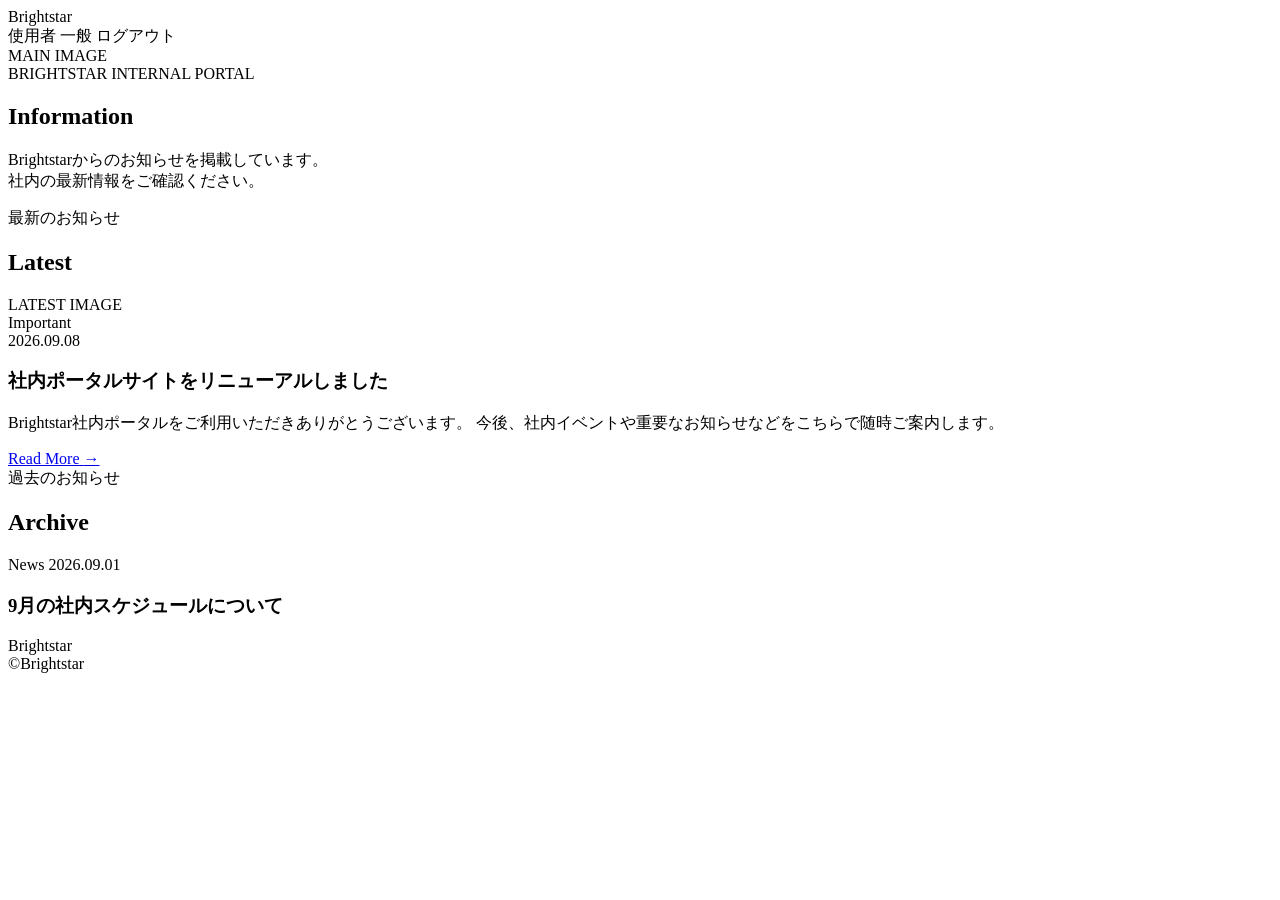
==== src/main/resources/templates/brightStaroshirase.html @ 2d20abe4 "Update project: Add portalHome" ====
<!DOCTYPE html>
<html lang="zh-TW" xmlns:th="http://www.thymeleaf.org">

<head>
  <meta charset="UTF-8">
  <meta name="viewport" content="width=device-width, initial-scale=1.0">
  <title>Brightstar - 公告首頁</title>
  <link rel="stylesheet" th:href="@{/css/brightStaroshirase.css}" href="/css/brightStaroshirase.css">
  <script src="https://code.jquery.com/jquery-3.7.1.min.js"></script>
</head>

<body>
  <header class="header">
    <div class="brand">
      <div class="brand-mark"></div>
      <span>Brightstar</span>
    </div>

    <div class="header-right">
      <!-- 顯示使用者名稱 -->
      <span class="user-name" th:text="${session.loginUser != null ? session.loginUser.username : '訪客'}">使用者</span>
      
      <!-- 動態顯示權限標籤 (HR 與 GA 顯示為管理者稱呼，其餘為一般) -->
      <span class="role-badge" id="roleBadge" 
            th:text="${session.loginUser != null && (session.loginUser.role == 'HR' || session.loginUser.role == 'GA') ? (session.loginUser.role == 'HR' ? '人事' : '総務') : '一般'}">一般</span>
      
      <!-- 登出按鈕 -->
      <a th:href="@{/logout}" class="logout-btn">ログアウト</a>
    </div>
  </header>

  <main>
    <section class="hero">
      <div class="hero-image">
        MAIN IMAGE
      </div>

      <div class="hero-copy">
        <div class="hero-kicker">BRIGHTSTAR INTERNAL PORTAL</div>
        <h1 class="hero-title">Information</h1>
        <div class="hero-line"></div>
        <p class="hero-desc">
          Brightstarからのお知らせを掲載しています。<br>
          社内の最新情報をご確認ください。
        </p>
      </div>
    </section>

    <div class="latest-wrap">
      <section class="section">
        <div class="section-head">
          <div class="section-title-wrap">
            <div class="section-jp">最新のお知らせ</div>
            <h2 class="section-title">Latest</h2>
          </div>

          <!-- HR / GA 專用新增與管理按鈕 -->
          <div class="admin-only admin-tools">
            <button class="admin-btn primary">＋ 新規作成</button>
            <button class="admin-btn secondary">お知らせ管理</button>
          </div>
        </div>

        <article class="latest-card">
          <div class="latest-image">
            LATEST IMAGE
          </div>

          <div class="latest-body">
            <span class="notice-label">Important</span>
            <div class="notice-date">2026.09.08</div>
            <h3 class="latest-title">
              社内ポータルサイトをリニューアルしました
            </h3>
            <p class="latest-text">
              Brightstar社内ポータルをご利用いただきありがとうございます。
              今後、社内イベントや重要なお知らせなどをこちらで随時ご案内します。
            </p>

            <a href="#" class="read-more">
              Read More <span></span> →
            </a>

            <!-- HR / GA 專用修改與刪除按鈕 -->
            <div class="admin-only" style="margin-top:24px;">
              <button class="mini-btn">変更</button>
              <button class="mini-btn delete">削除</button>
            </div>
          </div>
        </article>
      </section>
    </div>

    <section class="section">
      <div class="section-head">
        <div class="section-title-wrap">
          <div class="section-jp">過去のお知らせ</div>
          <h2 class="section-title">Archive</h2>
        </div>
      </div>

      <div class="notice-grid">
        <article class="notice-card">
          <div class="notice-icon">
            <div class="icon-circle"></div>
          </div>
          <div class="notice-body">
            <div class="notice-meta">
              <span>News</span>
              <span>2026.09.01</span>
            </div>
            <h3 class="notice-title">9月の社内スケジュールについて</h3>
          </div>
          <div class="admin-only card-admin">
            <button class="mini-btn">変更</button>
            <button class="mini-btn delete">削除</button>
          </div>
        </article>
      </div>
    </section>
  </main>

  <footer class="footer">
    <div class="footer-brand">Brightstar</div>
    <div>©Brightstar</div>
  </footer>

  <!-- 權限判定 JS -->
  <script>
    document.addEventListener("DOMContentLoaded", function () {
      const roleBadge = document.getElementById("roleBadge");
      const adminItems = document.querySelectorAll(".admin-only");

      // 從 localStorage 取得登入時寫入的權限角色
      const userRole = (localStorage.getItem("userRole") || "").toUpperCase();

      // 判斷是否屬於管理者組 (HR 或 GA)
      const isAdminGroup = (userRole === "HR" || userRole === "GA");

      // 根據權限決定增刪改區塊的顯隱
      adminItems.forEach(item => {
        item.style.display = isAdminGroup ? "" : "none";
      });

      // 更新 Badge 顯示名稱
      if (roleBadge) {
        if (userRole === "HR") {
          roleBadge.textContent = "人事";
        } else if (userRole === "GA") {
          roleBadge.textContent = "総務";
        } else {
          roleBadge.textContent = "一般";
        }
      }
    });
  </script>
</body>
</html>
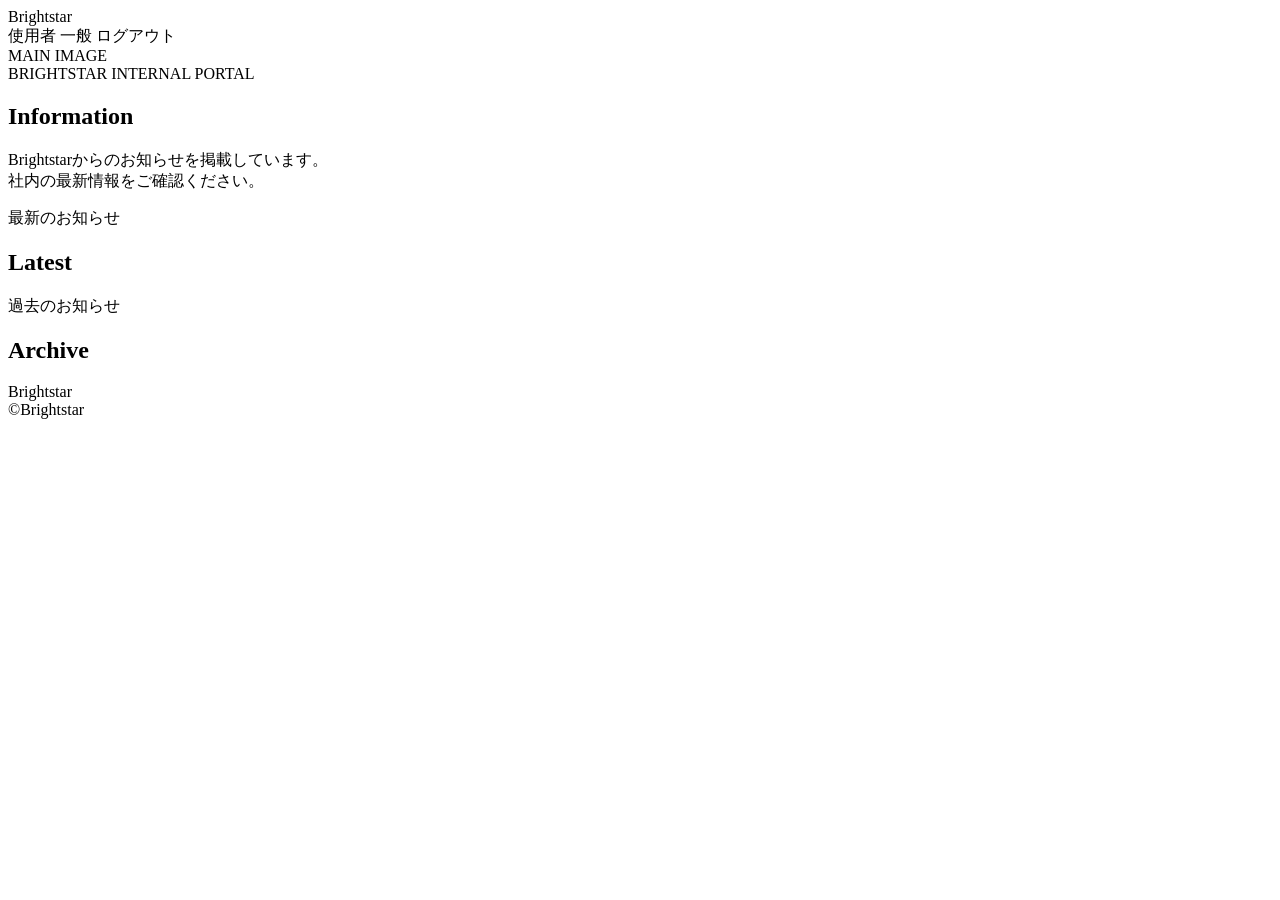
==== commit 870aba6d: "fix: update path and login logic" ====
--- a/src/main/resources/templates/brightStaroshirase.html
+++ b/src/main/resources/templates/brightStaroshirase.html
@@ -17,14 +17,11 @@
     </div>
 
     <div class="header-right">
-      <!-- 顯示使用者名稱 -->
-      <span class="user-name" th:text="${session.loginUser != null ? session.loginUser.username : '訪客'}">使用者</span>
+      <span class="user-name" th:text="${session.loginUser != null ? session.loginUser.username : '使用者'}">使用者</span>
       
-      <!-- 動態顯示權限標籤 (HR 與 GA 顯示為管理者稱呼，其餘為一般) -->
       <span class="role-badge" id="roleBadge" 
             th:text="${session.loginUser != null && (session.loginUser.role == 'HR' || session.loginUser.role == 'GA') ? (session.loginUser.role == 'HR' ? '人事' : '総務') : '一般'}">一般</span>
       
-      <!-- 登出按鈕 -->
       <a th:href="@{/logout}" class="logout-btn">ログアウト</a>
     </div>
   </header>
@@ -46,6 +43,7 @@
       </div>
     </section>
 
+    <!-- 最新のお知らせ區塊 (動態渲染) -->
     <div class="latest-wrap">
       <section class="section">
         <div class="section-head">
@@ -54,43 +52,19 @@
             <h2 class="section-title">Latest</h2>
           </div>
 
-          <!-- HR / GA 專用新增與管理按鈕 -->
-          <div class="admin-only admin-tools">
-            <button class="admin-btn primary">＋ 新規作成</button>
-            <button class="admin-btn secondary">お知らせ管理</button>
+          <!-- HR / GA 專用新增與管理按鈕：點擊連結至獨立表單頁 /brightStaroshirase/form -->
+          <div class="admin-only admin-tools" style="display: none;">
+            <a href="/brightStaroshirase/form" class="admin-btn primary">＋ 新規作成</a>
           </div>
         </div>
 
-        <article class="latest-card">
-          <div class="latest-image">
-            LATEST IMAGE
-          </div>
-
-          <div class="latest-body">
-            <span class="notice-label">Important</span>
-            <div class="notice-date">2026.09.08</div>
-            <h3 class="latest-title">
-              社内ポータルサイトをリニューアルしました
-            </h3>
-            <p class="latest-text">
-              Brightstar社内ポータルをご利用いただきありがとうございます。
-              今後、社内イベントや重要なお知らせなどをこちらで随時ご案内します。
-            </p>
-
-            <a href="#" class="read-more">
-              Read More <span></span> →
-            </a>
-
-            <!-- HR / GA 專用修改與刪除按鈕 -->
-            <div class="admin-only" style="margin-top:24px;">
-              <button class="mini-btn">変更</button>
-              <button class="mini-btn delete">削除</button>
-            </div>
-          </div>
-        </article>
+        <div id="latestNoticeContainer">
+          <!-- JS 動態載入最新公告 -->
+        </div>
       </section>
     </div>
 
+    <!-- 過去のお知らせ區塊 (動態渲染) -->
     <section class="section">
       <div class="section-head">
         <div class="section-title-wrap">
@@ -99,23 +73,8 @@
         </div>
       </div>
 
-      <div class="notice-grid">
-        <article class="notice-card">
-          <div class="notice-icon">
-            <div class="icon-circle"></div>
-          </div>
-          <div class="notice-body">
-            <div class="notice-meta">
-              <span>News</span>
-              <span>2026.09.01</span>
-            </div>
-            <h3 class="notice-title">9月の社内スケジュールについて</h3>
-          </div>
-          <div class="admin-only card-admin">
-            <button class="mini-btn">変更</button>
-            <button class="mini-btn delete">削除</button>
-          </div>
-        </article>
+      <div class="notice-grid" id="archiveNoticeGrid">
+        <!-- JS 動態載入歷史公告 -->
       </div>
     </section>
   </main>
@@ -125,34 +84,112 @@
     <div>©Brightstar</div>
   </footer>
 
-  <!-- 權限判定 JS -->
   <script>
-    document.addEventListener("DOMContentLoaded", function () {
-      const roleBadge = document.getElementById("roleBadge");
-      const adminItems = document.querySelectorAll(".admin-only");
-
-      // 從 localStorage 取得登入時寫入的權限角色
+    $(document).ready(function() {
+      // 1. 權限判斷
       const userRole = (localStorage.getItem("userRole") || "").toUpperCase();
-
-      // 判斷是否屬於管理者組 (HR 或 GA)
       const isAdminGroup = (userRole === "HR" || userRole === "GA");
 
-      // 根據權限決定增刪改區塊的顯隱
-      adminItems.forEach(item => {
+      document.querySelectorAll(".admin-only").forEach(item => {
         item.style.display = isAdminGroup ? "" : "none";
       });
 
-      // 更新 Badge 顯示名稱
+      const roleBadge = document.getElementById("roleBadge");
       if (roleBadge) {
-        if (userRole === "HR") {
-          roleBadge.textContent = "人事";
-        } else if (userRole === "GA") {
-          roleBadge.textContent = "総務";
-        } else {
-          roleBadge.textContent = "一般";
+        if (userRole === "HR") roleBadge.textContent = "人事";
+        else if (userRole === "GA") roleBadge.textContent = "総務";
+        else roleBadge.textContent = "一般";
+      }
+
+      // 2. 載入資料庫公告
+      loadNotices();
+    });
+
+    function loadNotices() {
+      $.ajax({
+        url: '/api/notices',
+        type: 'GET',
+        success: function(data) {
+          const userRole = (localStorage.getItem("userRole") || "").toUpperCase();
+          const isAdminGroup = (userRole === "HR" || userRole === "GA");
+
+          if (!data || data.length === 0) {
+            $('#latestNoticeContainer').html('<p style="color:#666;">目前沒有公告資訊。</p>');
+            $('#archiveNoticeGrid').html('');
+            return;
+          }
+
+          // 假設陣列第一筆是最新，其餘為歷史
+          const latestItem = data[0];
+          const archiveItems = data.slice(1);
+
+          // 渲染 Latest
+          const deleteBtnHtml = isAdminGroup 
+            ? `<button class="mini-btn delete" onclick="deleteNotice(${latestItem.id})">削除</button>` 
+            : '';
+
+          const latestHtml = `
+            <article class="latest-card">
+              <div class="latest-image">LATEST IMAGE</div>
+              <div class="latest-body">
+                <span class="notice-label">${latestItem.category || 'News'}</span>
+                <div class="notice-date">${latestItem.publishDate || ''}</div>
+                <h3 class="latest-title">${latestItem.mainTitle}</h3>
+                ${latestItem.subTitle ? `<p style="color:#666; font-size:13px; margin:0 0 12px;">${latestItem.subTitle}</p>` : ''}
+                <p class="latest-text">${latestItem.content}</p>
+                <a href="#" class="read-more">Read More <span></span> →</a>
+                ${isAdminGroup ? `<div style="margin-top:24px;">${deleteBtnHtml}</div>` : ''}
+              </div>
+            </article>
+          `;
+          $('#latestNoticeContainer').html(latestHtml);
+
+          // 渲染 Archive
+          let archiveHtml = '';
+          archiveItems.forEach(function(item) {
+            const archiveDelBtn = isAdminGroup 
+              ? `<button class="mini-btn delete" onclick="deleteNotice(${item.id})">削除</button>` 
+              : '';
+
+            archiveHtml += `
+              <article class="notice-card">
+                <div class="notice-icon">
+                  <div class="icon-circle">📢</div>
+                </div>
+                <div class="notice-body">
+                  <div class="notice-meta">
+                    <span>${item.category || 'News'}</span>
+                    <span>${item.publishDate || ''}</span>
+                  </div>
+                  <h3 class="notice-title">${item.mainTitle}</h3>
+                </div>
+                ${isAdminGroup ? `<div class="card-admin">${archiveDelBtn}</div>` : ''}
+              </article>
+            `;
+          });
+          $('#archiveNoticeGrid').html(archiveHtml);
+        },
+        error: function(err) {
+          console.error("載入公告失敗:", err);
         }
-      }
-    });
+      });
+    }
+
+    function deleteNotice(id) {
+      if (!confirm('本当にこのお知らせを削除しますか？')) return;
+
+      $.ajax({
+        url: '/api/notices/' + id,
+        type: 'DELETE',
+        success: function() {
+          alert('削除しました。');
+          loadNotices();
+        },
+        error: function() {
+          alert('削除に失敗しました。');
+        }
+      });
+    }
   </script>
 </body>
 </html>
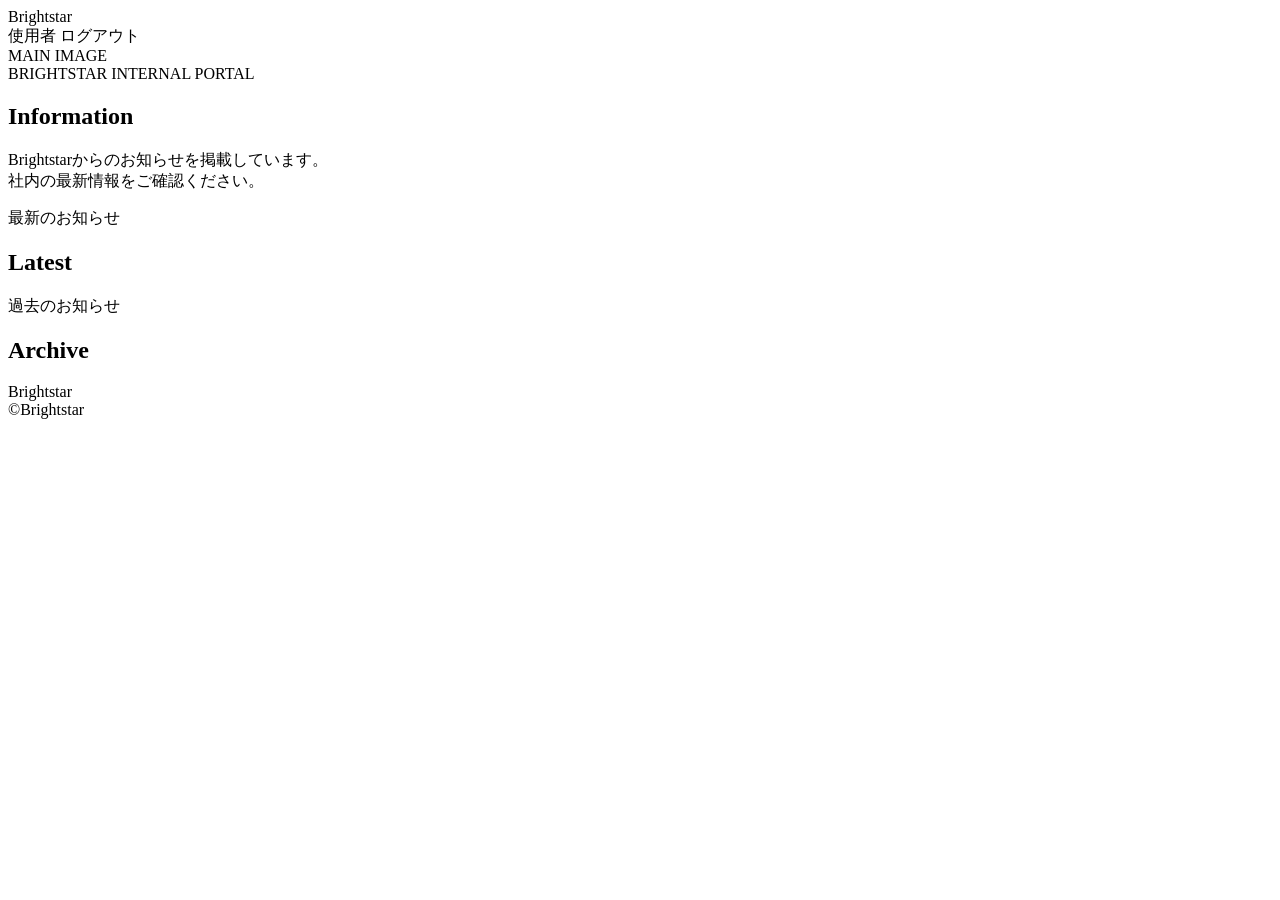
==== commit e5cb8dbd: "fix: update path and login logic" ====
--- a/src/main/resources/templates/brightStaroshirase.html
+++ b/src/main/resources/templates/brightStaroshirase.html
@@ -2,194 +2,222 @@
 <html lang="zh-TW" xmlns:th="http://www.thymeleaf.org">
 
 <head>
-  <meta charset="UTF-8">
-  <meta name="viewport" content="width=device-width, initial-scale=1.0">
-  <title>Brightstar - 公告首頁</title>
-  <link rel="stylesheet" th:href="@{/css/brightStaroshirase.css}" href="/css/brightStaroshirase.css">
-  <script src="https://code.jquery.com/jquery-3.7.1.min.js"></script>
+	<meta charset="UTF-8">
+	<meta name="viewport" content="width=device-width, initial-scale=1.0">
+	<title>Brightstar - 公告首頁</title>
+	<link rel="stylesheet" th:href="@{/css/brightStaroshirase.css}" href="/css/brightStaroshirase.css">
+	<script src="https://code.jquery.com/jquery-3.7.1.min.js"></script>
 </head>
 
 <body>
-  <header class="header">
-    <div class="brand">
-      <div class="brand-mark"></div>
-      <span>Brightstar</span>
-    </div>
-
-    <div class="header-right">
-      <span class="user-name" th:text="${session.loginUser != null ? session.loginUser.username : '使用者'}">使用者</span>
-      
-      <span class="role-badge" id="roleBadge" 
-            th:text="${session.loginUser != null && (session.loginUser.role == 'HR' || session.loginUser.role == 'GA') ? (session.loginUser.role == 'HR' ? '人事' : '総務') : '一般'}">一般</span>
-      
-      <a th:href="@{/logout}" class="logout-btn">ログアウト</a>
-    </div>
-  </header>
-
-  <main>
-    <section class="hero">
-      <div class="hero-image">
-        MAIN IMAGE
-      </div>
-
-      <div class="hero-copy">
-        <div class="hero-kicker">BRIGHTSTAR INTERNAL PORTAL</div>
-        <h1 class="hero-title">Information</h1>
-        <div class="hero-line"></div>
-        <p class="hero-desc">
-          Brightstarからのお知らせを掲載しています。<br>
-          社内の最新情報をご確認ください。
-        </p>
-      </div>
-    </section>
-
-    <!-- 最新のお知らせ區塊 (動態渲染) -->
-    <div class="latest-wrap">
-      <section class="section">
-        <div class="section-head">
-          <div class="section-title-wrap">
-            <div class="section-jp">最新のお知らせ</div>
-            <h2 class="section-title">Latest</h2>
-          </div>
-
-          <!-- HR / GA 專用新增與管理按鈕：點擊連結至獨立表單頁 /brightStaroshirase/form -->
-          <div class="admin-only admin-tools" style="display: none;">
-            <a href="/brightStaroshirase/form" class="admin-btn primary">＋ 新規作成</a>
-          </div>
-        </div>
-
-        <div id="latestNoticeContainer">
-          <!-- JS 動態載入最新公告 -->
-        </div>
-      </section>
-    </div>
-
-    <!-- 過去のお知らせ區塊 (動態渲染) -->
-    <section class="section">
-      <div class="section-head">
-        <div class="section-title-wrap">
-          <div class="section-jp">過去のお知らせ</div>
-          <h2 class="section-title">Archive</h2>
-        </div>
-      </div>
-
-      <div class="notice-grid" id="archiveNoticeGrid">
-        <!-- JS 動態載入歷史公告 -->
-      </div>
-    </section>
-  </main>
-
-  <footer class="footer">
-    <div class="footer-brand">Brightstar</div>
-    <div>©Brightstar</div>
-  </footer>
-
-  <script>
-    $(document).ready(function() {
-      // 1. 權限判斷
-      const userRole = (localStorage.getItem("userRole") || "").toUpperCase();
-      const isAdminGroup = (userRole === "HR" || userRole === "GA");
-
-      document.querySelectorAll(".admin-only").forEach(item => {
-        item.style.display = isAdminGroup ? "" : "none";
-      });
-
-      const roleBadge = document.getElementById("roleBadge");
-      if (roleBadge) {
-        if (userRole === "HR") roleBadge.textContent = "人事";
-        else if (userRole === "GA") roleBadge.textContent = "総務";
-        else roleBadge.textContent = "一般";
-      }
-
-      // 2. 載入資料庫公告
-      loadNotices();
-    });
-
-    function loadNotices() {
-      $.ajax({
-        url: '/api/notices',
-        type: 'GET',
-        success: function(data) {
-          const userRole = (localStorage.getItem("userRole") || "").toUpperCase();
-          const isAdminGroup = (userRole === "HR" || userRole === "GA");
-
-          if (!data || data.length === 0) {
-            $('#latestNoticeContainer').html('<p style="color:#666;">目前沒有公告資訊。</p>');
-            $('#archiveNoticeGrid').html('');
-            return;
-          }
-
-          // 假設陣列第一筆是最新，其餘為歷史
-          const latestItem = data[0];
-          const archiveItems = data.slice(1);
-
-          // 渲染 Latest
-          const deleteBtnHtml = isAdminGroup 
-            ? `<button class="mini-btn delete" onclick="deleteNotice(${latestItem.id})">削除</button>` 
-            : '';
-
-          const latestHtml = `
-            <article class="latest-card">
-              <div class="latest-image">LATEST IMAGE</div>
-              <div class="latest-body">
-                <span class="notice-label">${latestItem.category || 'News'}</span>
-                <div class="notice-date">${latestItem.publishDate || ''}</div>
-                <h3 class="latest-title">${latestItem.mainTitle}</h3>
-                ${latestItem.subTitle ? `<p style="color:#666; font-size:13px; margin:0 0 12px;">${latestItem.subTitle}</p>` : ''}
-                <p class="latest-text">${latestItem.content}</p>
-                <a href="#" class="read-more">Read More <span></span> →</a>
-                ${isAdminGroup ? `<div style="margin-top:24px;">${deleteBtnHtml}</div>` : ''}
-              </div>
-            </article>
-          `;
-          $('#latestNoticeContainer').html(latestHtml);
-
-          // 渲染 Archive
-          let archiveHtml = '';
-          archiveItems.forEach(function(item) {
-            const archiveDelBtn = isAdminGroup 
-              ? `<button class="mini-btn delete" onclick="deleteNotice(${item.id})">削除</button>` 
-              : '';
-
-            archiveHtml += `
-              <article class="notice-card">
-                <div class="notice-icon">
-                  <div class="icon-circle">📢</div>
-                </div>
-                <div class="notice-body">
-                  <div class="notice-meta">
-                    <span>${item.category || 'News'}</span>
-                    <span>${item.publishDate || ''}</span>
-                  </div>
-                  <h3 class="notice-title">${item.mainTitle}</h3>
-                </div>
-                ${isAdminGroup ? `<div class="card-admin">${archiveDelBtn}</div>` : ''}
-              </article>
-            `;
-          });
-          $('#archiveNoticeGrid').html(archiveHtml);
-        },
-        error: function(err) {
-          console.error("載入公告失敗:", err);
-        }
-      });
-    }
-
-    function deleteNotice(id) {
-      if (!confirm('本当にこのお知らせを削除しますか？')) return;
-
-      $.ajax({
-        url: '/api/notices/' + id,
-        type: 'DELETE',
-        success: function() {
-          alert('削除しました。');
-          loadNotices();
-        },
-        error: function() {
-          alert('削除に失敗しました。');
-        }
-      });
-    }
-  </script>
+	<header class="header">
+	        <!-- 將 brand 包在 a 標籤內，點擊即可回首頁 -->
+	        <a th:href="@{/portalHome}" href="/portalHome" class="brand" style="text-decoration: none; color: inherit;">
+
+	            <span>Brightstar</span>
+	        </a>
+	        <div class="header-right">
+	            <span class="user-name" th:text="${session.loginUser != null ? session.loginUser.username : '使用者'}">使用者</span>
+	            <a th:href="@{/logout}" class="logout-btn">ログアウト</a>
+	        </div>
+	    </header>
+
+	<main>
+		<section class="hero">
+			<div class="hero-image">
+				MAIN IMAGE
+			</div>
+
+			<div class="hero-copy">
+				<div class="hero-kicker">BRIGHTSTAR INTERNAL PORTAL</div>
+				<h1 class="hero-title">Information</h1>
+				<div class="hero-line"></div>
+				<p class="hero-desc">
+					Brightstarからのお知らせを掲載しています。<br>
+					社内の最新情報をご確認ください。
+				</p>
+			</div>
+		</section>
+
+		<!-- 最新のお知らせ區塊 (動態渲染) -->
+		<div class="latest-wrap">
+			<section class="section">
+				<div class="section-head">
+					<div class="section-title-wrap">
+						<div class="section-jp">最新のお知らせ</div>
+						<h2 class="section-title">Latest</h2>
+					</div>
+
+					<!-- HR / GA 專用新增按鈕：導向 /brightStaroshirase/create -->
+					<div class="admin-only admin-tools" style="display: none;">
+						<a href="/brightStaroshirase/form" class="admin-btn primary">＋ 新規作成</a>
+					</div>
+				</div>
+
+				<div id="latestNoticeContainer">
+					<!-- JS 動態載入最新公告 -->
+				</div>
+			</section>
+		</div>
+
+		<!-- 過去のお知らせ區塊 (動態渲染) -->
+		<section class="section">
+			<div class="section-head">
+				<div class="section-title-wrap">
+					<div class="section-jp">過去のお知らせ</div>
+					<h2 class="section-title">Archive</h2>
+				</div>
+			</div>
+
+			<div class="notice-grid" id="archiveNoticeGrid">
+				<!-- JS 動態載入歷史公告 -->
+			</div>
+		</section>
+	</main>
+
+	<footer class="footer">
+		<div class="footer-brand">Brightstar</div>
+		<div>©Brightstar</div>
+	</footer>
+
+	<script>
+		$(document).ready(function () {
+			// 1. 權限判斷
+			const userRole = (localStorage.getItem("userRole") || "").toUpperCase();
+			const isAdminGroup = (userRole === "HR" || userRole === "GA");
+
+			document.querySelectorAll(".admin-only").forEach(item => {
+				item.style.display = isAdminGroup ? "" : "none";
+			});
+
+			const roleBadge = document.getElementById("roleBadge");
+			if (roleBadge) {
+				if (userRole === "HR") roleBadge.textContent = "人事";
+				else if (userRole === "GA") roleBadge.textContent = "総務";
+				else roleBadge.textContent = "一般";
+			}
+
+			// 2. 載入資料庫公告
+			loadNotices();
+		});
+
+		function loadNotices() {
+			$.ajax({
+				url: '/api/notices',
+				type: 'GET',
+				success: function (data) {
+					const userRole = (localStorage.getItem("userRole") || "").toUpperCase();
+					const isAdminGroup = (userRole === "HR" || userRole === "GA");
+
+					if (!data || data.length === 0) {
+						$('#latestNoticeContainer').html('<p style="color:#666;">目前沒有公告資訊。</p>');
+						$('#archiveNoticeGrid').html('');
+						return;
+					}
+
+					// 取得今天的日期字串 (YYYY-MM-DD)，用來比對是不是未來公告
+					const todayStr = new Date().toISOString().split('T')[0];
+
+					// 假設陣列第一筆是最新，其餘為歷史
+					const latestItem = data[0];
+					const archiveItems = data.slice(1);
+
+					// 判斷是否為未來尚未發布的公告
+					const isLatestFuture = latestItem.publishDate && latestItem.publishDate > todayStr;
+					const statusBadgeHtml = isLatestFuture
+						? `<span class="status-badge">【予約中・未發布】</span>`
+						: '';
+
+					// 渲染 Latest 按鈕與卡片
+					const editBtnHtml = isAdminGroup
+						? `<button class="mini-btn edit" onclick="editNotice(${latestItem.id})">編集</button>`
+						: '';
+					const deleteBtnHtml = isAdminGroup
+						? `<button class="mini-btn delete" onclick="deleteNotice(${latestItem.id})">削除</button>`
+						: '';
+
+						const latestHtml = `
+						  <article class="latest-card" onclick="location.href='/brightStaroshirase/detail?id=${latestItem.id}'" style="cursor: pointer;">
+						    <div class="latest-image">LATEST IMAGE</div>
+						    <div class="latest-body">
+						      <span class="notice-label">${latestItem.category || 'News'}</span>
+						      <div class="notice-date">
+						        ${latestItem.publishDate || ''} ${statusBadgeHtml}
+						      </div>
+						      <h3 class="latest-title">${latestItem.mainTitle}</h3>
+						      ${latestItem.subTitle ? `<p style="color:#666; font-size:13px; margin:0 0 12px;">${latestItem.subTitle}</p>` : ''}
+						      <p class="latest-text">${latestItem.content}</p>
+						      <a href="/brightStaroshirase/detail?id=${latestItem.id}" class="read-more">Read More <span></span> →</a>
+						      ${isAdminGroup ? `<div style="margin-top:24px; display:flex; gap:8px;" onclick="event.stopPropagation();">${editBtnHtml} ${deleteBtnHtml}</div>` : ''}
+						    </div>
+						  </article>
+						`;
+					$('#latestNoticeContainer').html(latestHtml);
+
+					// 渲染 Archive 按鈕與卡片
+					let archiveHtml = '';
+					archiveItems.forEach(function (item) {
+						const isArchiveFuture = item.publishDate && item.publishDate > todayStr;
+						const archiveBadgeHtml = isArchiveFuture
+							? `<span class="status-badge archive">【予約中】</span>`
+							: '';
+						const archiveEditBtn = isAdminGroup
+							? `<button class="mini-btn edit" onclick="editNotice(${item.id})">編集</button>`
+							: '';
+						const archiveDelBtn = isAdminGroup
+							? `<button class="mini-btn delete" onclick="deleteNotice(${item.id})">削除</button>`
+							: '';
+
+							archiveHtml += `
+							    <article class="notice-card" onclick="location.href='/brightStaroshirase/detail?id=${item.id}'" style="cursor: pointer;">
+							      <div class="notice-icon">
+							        <div class="icon-circle">📢</div>
+							      </div>
+							      <div class="notice-body">
+							        <div class="notice-meta">
+							          <span>${item.category || 'News'}</span>
+							          <span>${item.publishDate || ''} ${archiveBadgeHtml}</span>
+							        </div>
+							        <h3 class="notice-title">${item.mainTitle}</h3>
+							      </div>
+							      ${isAdminGroup ? `
+							        <div class="card-admin" style="display:flex; gap:8px;" onclick="event.stopPropagation();">
+							          ${archiveEditBtn} ${archiveDelBtn}
+							        </div>
+							      ` : ''}
+							    </article>
+							`;
+					});
+					$('#archiveNoticeGrid').html(archiveHtml);
+				},
+				error: function (err) {
+					console.error("載入公告失敗:", err);
+				}
+			});
+		}
+
+		// 點擊編輯：導向獨立的編輯頁面並帶入 id
+		function editNotice(id) {
+			window.location.href = '/brightStaroshirase/edit?id=' + id;
+		}
+
+		// 刪除公告函式
+		function deleteNotice(id) {
+			if (!confirm('本当にこのお知らせを削除しますか？')) return;
+
+			$.ajax({
+				url: '/api/notices/' + id,
+				type: 'DELETE',
+				success: function () {
+					alert('削除しました。');
+					loadNotices();
+				},
+				error: function () {
+					alert('削除に失敗しました。');
+				}
+			});
+		}
+	</script>
 </body>
+
 </html>
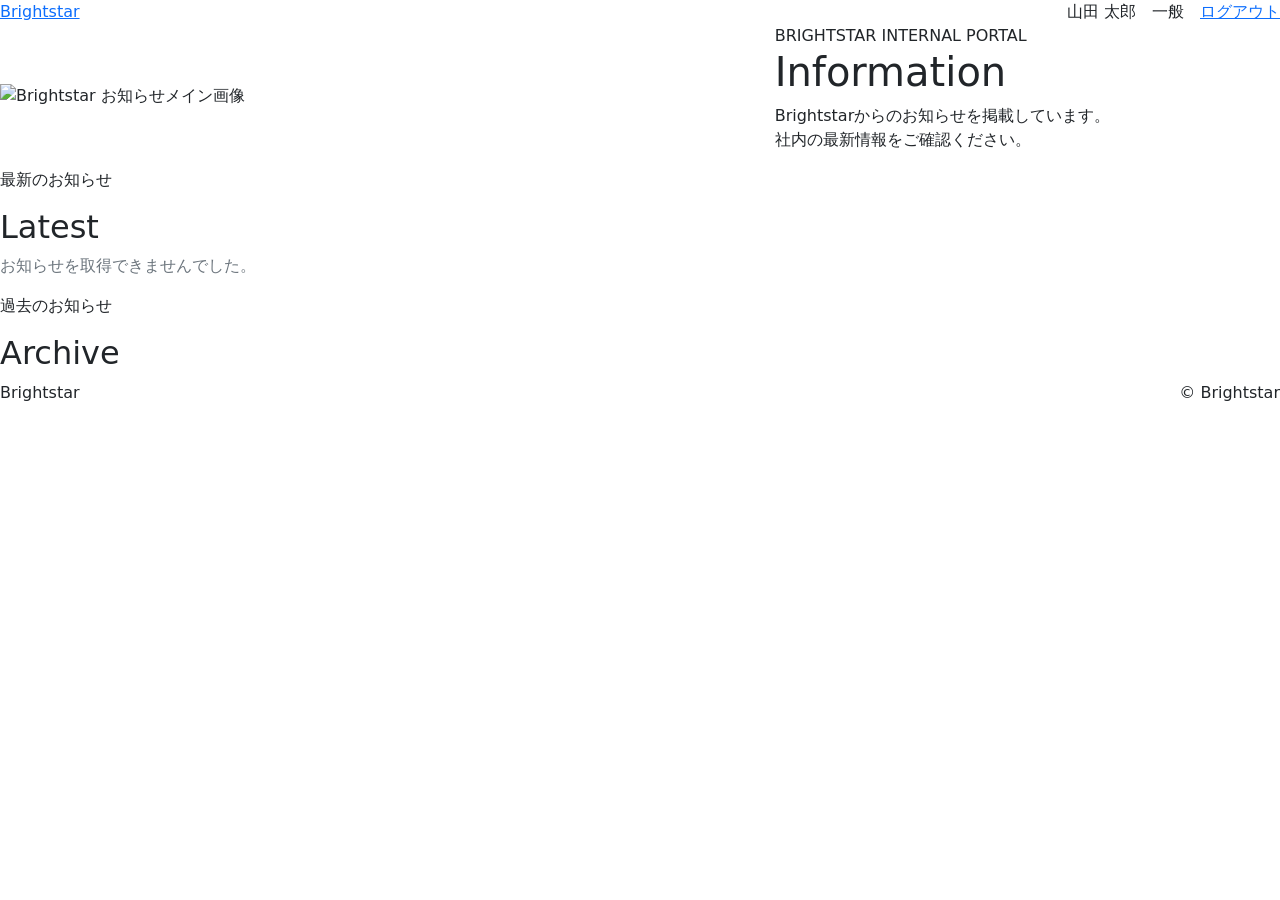
==== commit 036097c8: "fix: update path and login logic" ====
--- a/src/main/resources/templates/brightStaroshirase.html
+++ b/src/main/resources/templates/brightStaroshirase.html
@@ -1,223 +1,224 @@
-<!DOCTYPE html>
-<html lang="zh-TW" xmlns:th="http://www.thymeleaf.org">
-
+<!doctype html>
+<html lang="ja" xmlns:th="http://www.thymeleaf.org">
 <head>
-	<meta charset="UTF-8">
-	<meta name="viewport" content="width=device-width, initial-scale=1.0">
-	<title>Brightstar - 公告首頁</title>
-	<link rel="stylesheet" th:href="@{/css/brightStaroshirase.css}" href="/css/brightStaroshirase.css">
-	<script src="https://code.jquery.com/jquery-3.7.1.min.js"></script>
+  <meta charset="UTF-8">
+  <meta name="viewport" content="width=device-width, initial-scale=1.0">
+  <title>Brightstar｜お知らせ</title>
+  <link href="https://cdn.jsdelivr.net/npm/bootstrap@5.3.8/dist/css/bootstrap.min.css" rel="stylesheet" integrity="sha384-sRIl4kxILFvY47J16cr9ZwB07vP4J8+LH7qKQnuqkuIAvNWLzeN8tE5YBujZqJLB" crossorigin="anonymous">
+  <link rel="stylesheet" th:href="@{/css/common.css}" href="common.css">
+  <link rel="stylesheet" th:href="@{/css/brightStaroshirase.css}" href="brightStaroshirase.css">
+  <script src="https://code.jquery.com/jquery-3.7.1.min.js"></script>
 </head>
-
 <body>
-	<header class="header">
-	        <!-- 將 brand 包在 a 標籤內，點擊即可回首頁 -->
-	        <a th:href="@{/portalHome}" href="/portalHome" class="brand" style="text-decoration: none; color: inherit;">
-
-	            <span>Brightstar</span>
-	        </a>
-	        <div class="header-right">
-	            <span class="user-name" th:text="${session.loginUser != null ? session.loginUser.username : '使用者'}">使用者</span>
-	            <a th:href="@{/logout}" class="logout-btn">ログアウト</a>
-	        </div>
-	    </header>
-
-	<main>
-		<section class="hero">
-			<div class="hero-image">
-				MAIN IMAGE
-			</div>
-
-			<div class="hero-copy">
-				<div class="hero-kicker">BRIGHTSTAR INTERNAL PORTAL</div>
-				<h1 class="hero-title">Information</h1>
-				<div class="hero-line"></div>
-				<p class="hero-desc">
-					Brightstarからのお知らせを掲載しています。<br>
-					社内の最新情報をご確認ください。
-				</p>
-			</div>
-		</section>
-
-		<!-- 最新のお知らせ區塊 (動態渲染) -->
-		<div class="latest-wrap">
-			<section class="section">
-				<div class="section-head">
-					<div class="section-title-wrap">
-						<div class="section-jp">最新のお知らせ</div>
-						<h2 class="section-title">Latest</h2>
-					</div>
-
-					<!-- HR / GA 專用新增按鈕：導向 /brightStaroshirase/create -->
-					<div class="admin-only admin-tools" style="display: none;">
-						<a href="/brightStaroshirase/form" class="admin-btn primary">＋ 新規作成</a>
-					</div>
-				</div>
-
-				<div id="latestNoticeContainer">
-					<!-- JS 動態載入最新公告 -->
-				</div>
-			</section>
-		</div>
-
-		<!-- 過去のお知らせ區塊 (動態渲染) -->
-		<section class="section">
-			<div class="section-head">
-				<div class="section-title-wrap">
-					<div class="section-jp">過去のお知らせ</div>
-					<h2 class="section-title">Archive</h2>
-				</div>
-			</div>
-
-			<div class="notice-grid" id="archiveNoticeGrid">
-				<!-- JS 動態載入歷史公告 -->
-			</div>
-		</section>
-	</main>
-
-	<footer class="footer">
-		<div class="footer-brand">Brightstar</div>
-		<div>©Brightstar</div>
-	</footer>
-
-	<script>
-		$(document).ready(function () {
-			// 1. 權限判斷
-			const userRole = (localStorage.getItem("userRole") || "").toUpperCase();
-			const isAdminGroup = (userRole === "HR" || userRole === "GA");
-
-			document.querySelectorAll(".admin-only").forEach(item => {
-				item.style.display = isAdminGroup ? "" : "none";
-			});
-
-			const roleBadge = document.getElementById("roleBadge");
-			if (roleBadge) {
-				if (userRole === "HR") roleBadge.textContent = "人事";
-				else if (userRole === "GA") roleBadge.textContent = "総務";
-				else roleBadge.textContent = "一般";
-			}
-
-			// 2. 載入資料庫公告
-			loadNotices();
-		});
-
-		function loadNotices() {
-			$.ajax({
-				url: '/api/notices',
-				type: 'GET',
-				success: function (data) {
-					const userRole = (localStorage.getItem("userRole") || "").toUpperCase();
-					const isAdminGroup = (userRole === "HR" || userRole === "GA");
-
-					if (!data || data.length === 0) {
-						$('#latestNoticeContainer').html('<p style="color:#666;">目前沒有公告資訊。</p>');
-						$('#archiveNoticeGrid').html('');
-						return;
-					}
-
-					// 取得今天的日期字串 (YYYY-MM-DD)，用來比對是不是未來公告
-					const todayStr = new Date().toISOString().split('T')[0];
-
-					// 假設陣列第一筆是最新，其餘為歷史
-					const latestItem = data[0];
-					const archiveItems = data.slice(1);
-
-					// 判斷是否為未來尚未發布的公告
-					const isLatestFuture = latestItem.publishDate && latestItem.publishDate > todayStr;
-					const statusBadgeHtml = isLatestFuture
-						? `<span class="status-badge">【予約中・未發布】</span>`
-						: '';
-
-					// 渲染 Latest 按鈕與卡片
-					const editBtnHtml = isAdminGroup
-						? `<button class="mini-btn edit" onclick="editNotice(${latestItem.id})">編集</button>`
-						: '';
-					const deleteBtnHtml = isAdminGroup
-						? `<button class="mini-btn delete" onclick="deleteNotice(${latestItem.id})">削除</button>`
-						: '';
-
-						const latestHtml = `
-						  <article class="latest-card" onclick="location.href='/brightStaroshirase/detail?id=${latestItem.id}'" style="cursor: pointer;">
-						    <div class="latest-image">LATEST IMAGE</div>
-						    <div class="latest-body">
-						      <span class="notice-label">${latestItem.category || 'News'}</span>
-						      <div class="notice-date">
-						        ${latestItem.publishDate || ''} ${statusBadgeHtml}
-						      </div>
-						      <h3 class="latest-title">${latestItem.mainTitle}</h3>
-						      ${latestItem.subTitle ? `<p style="color:#666; font-size:13px; margin:0 0 12px;">${latestItem.subTitle}</p>` : ''}
-						      <p class="latest-text">${latestItem.content}</p>
-						      <a href="/brightStaroshirase/detail?id=${latestItem.id}" class="read-more">Read More <span></span> →</a>
-						      ${isAdminGroup ? `<div style="margin-top:24px; display:flex; gap:8px;" onclick="event.stopPropagation();">${editBtnHtml} ${deleteBtnHtml}</div>` : ''}
-						    </div>
-						  </article>
-						`;
-					$('#latestNoticeContainer').html(latestHtml);
-
-					// 渲染 Archive 按鈕與卡片
-					let archiveHtml = '';
-					archiveItems.forEach(function (item) {
-						const isArchiveFuture = item.publishDate && item.publishDate > todayStr;
-						const archiveBadgeHtml = isArchiveFuture
-							? `<span class="status-badge archive">【予約中】</span>`
-							: '';
-						const archiveEditBtn = isAdminGroup
-							? `<button class="mini-btn edit" onclick="editNotice(${item.id})">編集</button>`
-							: '';
-						const archiveDelBtn = isAdminGroup
-							? `<button class="mini-btn delete" onclick="deleteNotice(${item.id})">削除</button>`
-							: '';
-
-							archiveHtml += `
-							    <article class="notice-card" onclick="location.href='/brightStaroshirase/detail?id=${item.id}'" style="cursor: pointer;">
-							      <div class="notice-icon">
-							        <div class="icon-circle">📢</div>
-							      </div>
-							      <div class="notice-body">
-							        <div class="notice-meta">
-							          <span>${item.category || 'News'}</span>
-							          <span>${item.publishDate || ''} ${archiveBadgeHtml}</span>
-							        </div>
-							        <h3 class="notice-title">${item.mainTitle}</h3>
-							      </div>
-							      ${isAdminGroup ? `
-							        <div class="card-admin" style="display:flex; gap:8px;" onclick="event.stopPropagation();">
-							          ${archiveEditBtn} ${archiveDelBtn}
-							        </div>
-							      ` : ''}
-							    </article>
-							`;
-					});
-					$('#archiveNoticeGrid').html(archiveHtml);
-				},
-				error: function (err) {
-					console.error("載入公告失敗:", err);
-				}
-			});
-		}
-
-		// 點擊編輯：導向獨立的編輯頁面並帶入 id
-		function editNotice(id) {
-			window.location.href = '/brightStaroshirase/edit?id=' + id;
-		}
-
-		// 刪除公告函式
-		function deleteNotice(id) {
-			if (!confirm('本当にこのお知らせを削除しますか？')) return;
-
-			$.ajax({
-				url: '/api/notices/' + id,
-				type: 'DELETE',
-				success: function () {
-					alert('削除しました。');
-					loadNotices();
-				},
-				error: function () {
-					alert('削除に失敗しました。');
-				}
-			});
-		}
-	</script>
+  <header class="top d-flex align-items-center justify-content-between">
+    <a th:href="@{/portalHome}" href="portalHome.html" class="logo">Brightstar</a>
+    <div class="user-box d-flex align-items-center gap-3">
+      <span class="user-name" th:text="${session.loginUser != null ? session.loginUser.username : 'ゲスト'}">山田 太郎</span>
+      <span class="role" id="roleBadge">一般</span>
+      <a th:href="@{/logout}" href="index.html" class="logout">ログアウト</a>
+    </div>
+  </header>
+
+  <main>
+    <section class="main-box page-width">
+      <div class="row align-items-center g-4 g-lg-5">
+        <div class="col-lg-7">
+          <div class="main-photo">
+            <img th:src="@{/images/main.jpg}" src="images/main.jpg" alt="Brightstar お知らせメイン画像">
+          </div>
+        </div>
+        <div class="col-lg-5">
+          <div class="small-title">BRIGHTSTAR INTERNAL PORTAL</div>
+          <h1 class="big-title">Information</h1>
+          <div class="black-line"></div>
+          <p class="main-text">Brightstarからのお知らせを掲載しています。<br>社内の最新情報をご確認ください。</p>
+        </div>
+      </div>
+    </section>
+
+    <div class="latest-area">
+      <section class="content-box page-width">
+        <div class="content-head d-flex align-items-end justify-content-between gap-3">
+          <div>
+            <p class="jp-title">最新のお知らせ</p>
+            <h2 class="en-title">Latest</h2>
+          </div>
+          <div class="admin-only" style="display: none;">
+            <a th:href="@{/brightStaroshirase/form}" href="brightStaroshiraseForm.html" class="btn main-btn">＋ 新規作成</a>
+          </div>
+        </div>
+        <div id="latestNotice"></div>
+      </section>
+    </div>
+
+    <section class="content-box page-width">
+      <div class="content-head">
+        <p class="jp-title">過去のお知らせ</p>
+        <h2 class="en-title">Archive</h2>
+      </div>
+      <div class="notice-list" id="noticeList"></div>
+    </section>
+  </main>
+
+  <footer class="bottom d-flex align-items-center justify-content-between">
+    <div class="bottom-logo">Brightstar</div>
+    <div>© Brightstar</div>
+  </footer>
+
+  <script>
+    const sampleNotices = [
+      {
+        id: 1,
+        category: "総務",
+        publishDate: "2026-09-16",
+        mainTitle: "社内ポータルを公開しました",
+        subTitle: "新しいお知らせ画面をご利用いただけます",
+        content: "社内ポータルのお知らせ機能を公開しました。最新情報はこちらからご確認ください。"
+      },
+      {
+        id: 2,
+        category: "社内連絡",
+        publishDate: "2026-09-10",
+        mainTitle: "社内イベント開催のお知らせ",
+        content: "社内イベントの開催についてお知らせします。"
+      },
+      {
+        id: 3,
+        category: "総務",
+        publishDate: "2026-09-01",
+        mainTitle: "防災訓練実施のお知らせ",
+        content: "防災訓練の日程をご確認ください。"
+      }
+    ];
+
+    $(function () {
+      setRole();
+      loadNotices();
+    });
+
+    function setRole() {
+      const role = (localStorage.getItem("userRole") || "").toUpperCase();
+      const isAdmin = role === "GA";
+      $(".admin-only").toggle(isAdmin);
+      $("#roleBadge").text(isAdmin ? "総務" : "一般");
+    }
+
+    function loadNotices() {
+      if (window.location.protocol === "file:") {
+        showNotices(sampleNotices);
+        return;
+      }
+
+      $.ajax({
+        url: "/api/notices",
+        type: "GET",
+        success: showNotices,
+        error: function (error) {
+          console.error("お知らせの取得に失敗しました。", error);
+          $("#latestNotice").html('<p class="text-secondary">お知らせを取得できませんでした。</p>');
+        }
+      });
+    }
+
+    function showNotices(data) {
+      if (!data || data.length === 0) {
+        $("#latestNotice").html('<p class="text-secondary">現在、お知らせはありません。</p>');
+        $("#noticeList").empty();
+        return;
+      }
+
+      const role = (localStorage.getItem("userRole") || "").toUpperCase();
+      const isAdmin = role === "GA";
+      const today = new Date().toISOString().split("T")[0];
+      const imagePath = window.location.protocol === "file:" ? "images/" : "/images/";
+      const detailPath = window.location.protocol === "file:" ? "brightStaroshiraseDetail.html?id=" : "/brightStaroshirase/detail?id=";
+      const editPath = window.location.protocol === "file:" ? "brightStaroshiraseEdit.html?id=" : "/brightStaroshirase/edit?id=";
+      const latest = data[0];
+      const oldNotices = data.slice(1);
+
+      const latestStatus = latest.publishDate && latest.publishDate > today
+        ? '<span class="status">予約中</span>'
+        : "";
+
+      const latestButtons = isAdmin
+        ? `<div class="d-flex gap-2 mt-4" onclick="event.stopPropagation();">
+             <button class="mini-btn edit-btn" onclick="location.href='${editPath}${latest.id}'">編集</button>
+             <button class="mini-btn delete-btn" onclick="deleteNotice(${latest.id})">削除</button>
+           </div>`
+        : "";
+
+      $("#latestNotice").html(`
+        <article class="latest-card card" onclick="location.href='${detailPath}${latest.id}'" role="link" tabindex="0">
+          <div class="row g-0 align-items-stretch">
+            <div class="col-lg-7 latest-photo">
+              <img src="${imagePath}main.jpg" alt="${latest.mainTitle || "最新のお知らせ"}">
+            </div>
+            <div class="col-lg-5 latest-info d-flex flex-column justify-content-center">
+              <div><span class="tag">${latest.category || "News"}</span></div>
+              <div class="date">${latest.publishDate || ""}${latestStatus}</div>
+              <h3 class="notice-name">${latest.mainTitle || ""}</h3>
+              ${latest.subTitle ? `<p class="notice-text">${latest.subTitle}</p>` : ""}
+              <p class="notice-text">${latest.content || ""}</p>
+              <div class="more">Read More →</div>
+              ${latestButtons}
+            </div>
+          </div>
+        </article>
+      `);
+
+      let html = "";
+      oldNotices.forEach(function (item, index) {
+        const status = item.publishDate && item.publishDate > today
+          ? '<span class="status">予約中</span>'
+          : "";
+        const cardImage = index % 2 === 0 ? "notice01.png" : "notice02.png";
+        const buttons = isAdmin
+          ? `<div class="card-buttons d-flex gap-2" onclick="event.stopPropagation();">
+               <button class="mini-btn edit-btn" onclick="location.href='${editPath}${item.id}'">編集</button>
+               <button class="mini-btn delete-btn" onclick="deleteNotice(${item.id})">削除</button>
+             </div>`
+          : "";
+
+        html += `
+          <article class="notice-card card" onclick="location.href='${detailPath}${item.id}'" role="link" tabindex="0">
+            <div class="notice-photo">
+              <img src="${imagePath}${cardImage}" alt="${item.mainTitle || "お知らせ"}">
+            </div>
+            <div class="notice-info">
+              <div class="notice-top">
+                <span>${item.category || "News"}</span>
+                <span>${item.publishDate || ""}${status}</span>
+              </div>
+              <h3 class="notice-card-title">${item.mainTitle || ""}</h3>
+            </div>
+            ${buttons}
+          </article>
+        `;
+      });
+      $("#noticeList").html(html);
+    }
+
+    function deleteNotice(id) {
+      if (!confirm("このお知らせを削除しますか？")) return;
+
+      if (window.location.protocol === "file:") {
+        alert("サンプル画面のため削除処理は行いません。");
+        return;
+      }
+
+      $.ajax({
+        url: "/api/notices/" + id,
+        type: "DELETE",
+        success: function () {
+          alert("削除しました。");
+          loadNotices();
+        },
+        error: function () {
+          alert("削除に失敗しました。");
+        }
+      });
+    }
+  </script>
+  <script src="https://cdn.jsdelivr.net/npm/bootstrap@5.3.8/dist/js/bootstrap.bundle.min.js" integrity="sha384-FKyoEForCGlyvwx9Hj09JcYn3nv7wiPVlz7YYwJrWVcXK/BmnVDxM+D2scQbITxI" crossorigin="anonymous"></script>
 </body>
-
-</html>+</html>
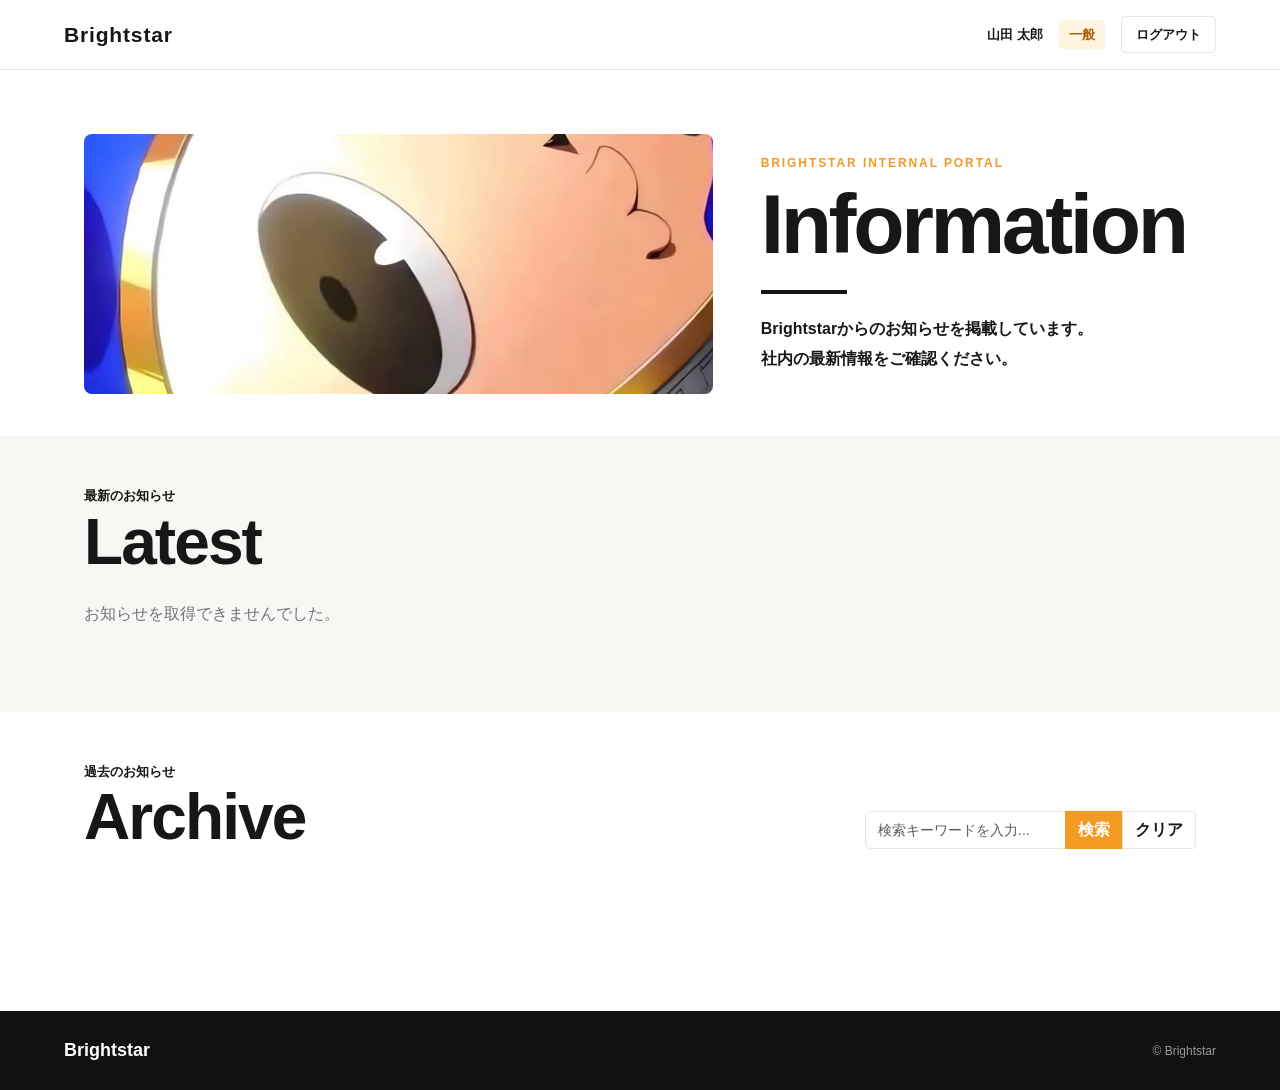
==== commit e943fe55: "fix: update path and login logic" ====
--- a/src/main/resources/templates/brightStaroshirase.html
+++ b/src/main/resources/templates/brightStaroshirase.html
@@ -5,9 +5,11 @@
   <meta name="viewport" content="width=device-width, initial-scale=1.0">
   <title>Brightstar｜お知らせ</title>
   <link href="https://cdn.jsdelivr.net/npm/bootstrap@5.3.8/dist/css/bootstrap.min.css" rel="stylesheet" integrity="sha384-sRIl4kxILFvY47J16cr9ZwB07vP4J8+LH7qKQnuqkuIAvNWLzeN8tE5YBujZqJLB" crossorigin="anonymous">
-  <link rel="stylesheet" th:href="@{/css/common.css}" href="common.css">
-  <link rel="stylesheet" th:href="@{/css/brightStaroshirase.css}" href="brightStaroshirase.css">
+  <link rel="stylesheet" th:href="@{/css/common.css}" href="../static/css/common.css">
+  <link rel="stylesheet" th:href="@{/css/brightStaroshirase.css}" href="../static/css/brightStaroshirase.css">
   <script src="https://code.jquery.com/jquery-3.7.1.min.js"></script>
+  <script src="https://cdn.jsdelivr.net/npm/bootstrap@5.3.8/dist/js/bootstrap.bundle.min.js"></script>
+  <script th:src="@{/js/common.js}" src="../static/js/common.js"></script>
 </head>
 <body>
   <header class="top d-flex align-items-center justify-content-between">
@@ -15,7 +17,7 @@
     <div class="user-box d-flex align-items-center gap-3">
       <span class="user-name" th:text="${session.loginUser != null ? session.loginUser.username : 'ゲスト'}">山田 太郎</span>
       <span class="role" id="roleBadge">一般</span>
-      <a th:href="@{/logout}" href="index.html" class="logout">ログアウト</a>
+      <a th:href="@{/logout}" href="index.html" class="logout" onclick="localStorage.clear(); sessionStorage.clear();">ログアウト</a>
     </div>
   </header>
 
@@ -24,7 +26,7 @@
       <div class="row align-items-center g-4 g-lg-5">
         <div class="col-lg-7">
           <div class="main-photo">
-            <img th:src="@{/images/main.jpg}" src="images/main.jpg" alt="Brightstar お知らせメイン画像">
+            <img th:src="@{/images/main.jpg}" src="../static/images/main.jpg" alt="Brightstar お知らせメイン画像">
           </div>
         </div>
         <div class="col-lg-5">
@@ -51,12 +53,28 @@
       </section>
     </div>
 
-    <section class="content-box page-width">
-      <div class="content-head">
-        <p class="jp-title">過去のお知らせ</p>
-        <h2 class="en-title">Archive</h2>
+    <!-- 過去のお知らせセクション -->
+    <section class="content-box page-width" id="archiveSection">
+      <div class="content-head d-flex align-items-end justify-content-between flex-wrap gap-3">
+        <div>
+          <p class="jp-title">過去のお知らせ</p>
+          <h2 class="en-title">Archive</h2>
+        </div>
+        <!-- 搜尋框區塊 -->
+		<div class="search-box">
+		  <div class="input-group">
+		    <input type="text" id="searchInput" class="form-control" placeholder="検索キーワードを入力..." aria-label="Search">
+		    <button class="btn main-btn" type="button" id="searchBtn">検索</button>
+		    <button class="btn sub-btn" type="button" id="clearSearchBtn">クリア</button>
+		  </div>
+		</div>
       </div>
       <div class="notice-list" id="noticeList"></div>
+
+      <!-- ページネーション表示エリア -->
+      <nav class="d-flex justify-content-center mt-5" aria-label="Page navigation">
+        <ul class="pagination" id="pagination"></ul>
+      </nav>
     </section>
   </main>
 
@@ -67,34 +85,46 @@
 
   <script>
     const sampleNotices = [
-      {
-        id: 1,
-        category: "総務",
-        publishDate: "2026-09-16",
-        mainTitle: "社内ポータルを公開しました",
-        subTitle: "新しいお知らせ画面をご利用いただけます",
-        content: "社内ポータルのお知らせ機能を公開しました。最新情報はこちらからご確認ください。"
-      },
-      {
-        id: 2,
-        category: "社内連絡",
-        publishDate: "2026-09-10",
-        mainTitle: "社内イベント開催のお知らせ",
-        content: "社内イベントの開催についてお知らせします。"
-      },
-      {
-        id: 3,
-        category: "総務",
-        publishDate: "2026-09-01",
-        mainTitle: "防災訓練実施のお知らせ",
-        content: "防災訓練の日程をご確認ください。"
-      }
+      { id: 1, category: "総務", publishDate: "2026-09-16", mainTitle: "社内ポータルを公開しました", subTitle: "新しいお知らせ画面をご利用いただけます", content: "社内ポータルのお知らせ機能を公開しました。" },
+      { id: 2, category: "社内連絡", publishDate: "2026-09-10", mainTitle: "社内イベント開催のお知らせ", content: "社内イベントの開催についてお知らせします。" },
+      { id: 3, category: "総務", publishDate: "2026-09-01", mainTitle: "防災訓練実施のお知らせ", content: "防災訓練の日程をご確認ください。" },
+      { id: 4, category: "IT", publishDate: "2026-08-25", mainTitle: "システムメンテナンスのお知らせ", content: "深夜帯にメンテナンスを実施します。" },
+      { id: 5, category: "人事", publishDate: "2026-08-20", mainTitle: "夏季休暇のお知らせ", content: "夏季休暇の取得期間について案内いたします。" },
+      { id: 6, category: "総務", publishDate: "2026-08-15", mainTitle: "健康診断のお知らせ", content: "受診方法と日程の確認をお願いします。" },
+      { id: 7, category: "社内連絡", publishDate: "2026-08-01", mainTitle: "クールビズ実施のお知らせ", content: "夏季の軽装化にご協力ください。" },
+      { id: 8, category: "IT", publishDate: "2026-07-20", mainTitle: "パスワード変更のお願い", content: "定期的なパスワード変更を実施してください。" }
     ];
 
-    $(function () {
-      setRole();
-      loadNotices();
-    });
+    let rawArchiveNotices = [];      // 原始過往資料
+    let filteredArchiveNotices = []; // 搜尋過濾後的資料
+    let currentPage = 1;
+    const itemsPerPage = 6;
+
+	$(function () {
+	  setRole();
+	  loadNotices();
+
+	  // 1. 點擊「検索」按鈕時執行搜尋
+	  $("#searchBtn").on("click", function () {
+	    const keyword = $("#searchInput").val().trim();
+	    filterNotices(keyword);
+	  });
+
+	  // 2. 在搜尋框按 Enter 鍵時執行搜尋
+	  $("#searchInput").on("keypress", function (e) {
+	    if (e.which === 13) { // 13 代表 Enter 鍵
+	      e.preventDefault(); // 防止表單預設送出行為
+	      const keyword = $(this).val().trim();
+	      filterNotices(keyword);
+	    }
+	  });
+
+	  // 3. 點擊「クリア」按鈕時清空輸入框並重置清單
+	  $("#clearSearchBtn").on("click", function () {
+	    $("#searchInput").val("");
+	    filterNotices("");
+	  });
+	});
 
     function setRole() {
       const role = (localStorage.getItem("userRole") || "").toUpperCase();
@@ -124,6 +154,7 @@
       if (!data || data.length === 0) {
         $("#latestNotice").html('<p class="text-secondary">現在、お知らせはありません。</p>');
         $("#noticeList").empty();
+        $("#pagination").empty();
         return;
       }
 
@@ -133,9 +164,11 @@
       const imagePath = window.location.protocol === "file:" ? "images/" : "/images/";
       const detailPath = window.location.protocol === "file:" ? "brightStaroshiraseDetail.html?id=" : "/brightStaroshirase/detail?id=";
       const editPath = window.location.protocol === "file:" ? "brightStaroshiraseEdit.html?id=" : "/brightStaroshirase/edit?id=";
+      
       const latest = data[0];
-      const oldNotices = data.slice(1);
-
+      rawArchiveNotices = data.slice(1);
+
+      // --- 1. 最新のお知らせ表示 ---
       const latestStatus = latest.publishDate && latest.publishDate > today
         ? '<span class="status">予約中</span>'
         : "";
@@ -150,10 +183,10 @@
       $("#latestNotice").html(`
         <article class="latest-card card" onclick="location.href='${detailPath}${latest.id}'" role="link" tabindex="0">
           <div class="row g-0 align-items-stretch">
-            <div class="col-lg-7 latest-photo">
+            <div class="col-lg-5 latest-photo">
               <img src="${imagePath}main.jpg" alt="${latest.mainTitle || "最新のお知らせ"}">
             </div>
-            <div class="col-lg-5 latest-info d-flex flex-column justify-content-center">
+            <div class="col-lg-7 latest-info d-flex flex-column justify-content-center">
               <div><span class="tag">${latest.category || "News"}</span></div>
               <div class="date">${latest.publishDate || ""}${latestStatus}</div>
               <h3 class="notice-name">${latest.mainTitle || ""}</h3>
@@ -166,8 +199,49 @@
         </article>
       `);
 
+      // 初始渲染 Archive
+      filterNotices("");
+    }
+
+    // 關鍵字過濾邏輯
+    function filterNotices(keyword) {
+      if (!keyword) {
+        filteredArchiveNotices = [...rawArchiveNotices];
+      } else {
+        const lowerKey = keyword.toLowerCase();
+        filteredArchiveNotices = rawArchiveNotices.filter(item => {
+          const title = (item.mainTitle || "").toLowerCase();
+          const content = (item.content || "").toLowerCase();
+          const category = (item.category || "").toLowerCase();
+          return title.includes(lowerKey) || content.includes(lowerKey) || category.includes(lowerKey);
+        });
+      }
+
+      currentPage = 1;
+      renderArchivePage(currentPage);
+    }
+
+    // 繪製 Archive 頁面
+    function renderArchivePage(page) {
+      if (filteredArchiveNotices.length === 0) {
+        $("#noticeList").html('<p class="text-secondary py-4">該当するお知らせは見つかりませんでした。</p>');
+        $("#pagination").empty();
+        return;
+      }
+
+      const role = (localStorage.getItem("userRole") || "").toUpperCase();
+      const isAdmin = role === "GA";
+      const today = new Date().toISOString().split("T")[0];
+      const imagePath = window.location.protocol === "file:" ? "images/" : "/images/";
+      const detailPath = window.location.protocol === "file:" ? "brightStaroshiraseDetail.html?id=" : "/brightStaroshirase/detail?id=";
+      const editPath = window.location.protocol === "file:" ? "brightStaroshiraseEdit.html?id=" : "/brightStaroshirase/edit?id=";
+
+      const startIndex = (page - 1) * itemsPerPage;
+      const endIndex = startIndex + itemsPerPage;
+      const pageNotices = filteredArchiveNotices.slice(startIndex, endIndex);
+
       let html = "";
-      oldNotices.forEach(function (item, index) {
+      pageNotices.forEach(function (item, index) {
         const status = item.publishDate && item.publishDate > today
           ? '<span class="status">予約中</span>'
           : "";
@@ -196,29 +270,79 @@
         `;
       });
       $("#noticeList").html(html);
+
+      renderPaginationUI(page);
+    }
+
+    // 產生分頁按鈕 UI
+    function renderPaginationUI(activePage) {
+      const totalPages = Math.ceil(filteredArchiveNotices.length / itemsPerPage);
+      if (totalPages <= 1) {
+        $("#pagination").empty();
+        return;
+      }
+
+      let paginationHtml = "";
+
+      const prevDisabled = activePage === 1 ? "disabled" : "";
+      paginationHtml += `
+        <li class="page-item ${prevDisabled}">
+          <a class="page-link" href="#" onclick="changePage(${activePage - 1}); return false;">前へ</a>
+        </li>
+      `;
+
+      for (let i = 1; i <= totalPages; i++) {
+        const activeClass = i === activePage ? "active" : "";
+        paginationHtml += `
+          <li class="page-item ${activeClass}">
+            <a class="page-link" href="#" onclick="changePage(${i}); return false;">${i}</a>
+          </li>
+        `;
+      }
+
+      const nextDisabled = activePage === totalPages ? "disabled" : "";
+      paginationHtml += `
+        <li class="page-item ${nextDisabled}">
+          <a class="page-link" href="#" onclick="changePage(${activePage + 1}); return false;">次へ</a>
+        </li>
+      `;
+
+      $("#pagination").html(paginationHtml);
+    }
+
+    function changePage(page) {
+      const totalPages = Math.ceil(filteredArchiveNotices.length / itemsPerPage);
+      if (page < 1 || page > totalPages) return;
+
+      currentPage = page;
+      renderArchivePage(currentPage);
+
+      $("html, body").animate({
+        scrollTop: $("#archiveSection").offset().top - 30
+      }, 300);
     }
 
     function deleteNotice(id) {
-      if (!confirm("このお知らせを削除しますか？")) return;
-
-      if (window.location.protocol === "file:") {
-        alert("サンプル画面のため削除処理は行いません。");
-        return;
-      }
-
-      $.ajax({
-        url: "/api/notices/" + id,
-        type: "DELETE",
-        success: function () {
-          alert("削除しました。");
-          loadNotices();
-        },
-        error: function () {
-          alert("削除に失敗しました。");
+      showCustomConfirm("このお知らせを削除しますか？", function () {
+        if (window.location.protocol === "file:") {
+          showCustomAlert("サンプル画面のため削除処理は行いません。");
+          return;
         }
-      });
+
+        $.ajax({
+          url: "/api/notices/" + id,
+          type: "DELETE",
+          success: function () {
+            showCustomAlert("削除しました。", function () {
+              loadNotices();
+            });
+          },
+          error: function () {
+            showCustomAlert("削除に失敗しました。");
+          }
+        });
+      }, "削除の確認");
     }
   </script>
-  <script src="https://cdn.jsdelivr.net/npm/bootstrap@5.3.8/dist/js/bootstrap.bundle.min.js" integrity="sha384-FKyoEForCGlyvwx9Hj09JcYn3nv7wiPVlz7YYwJrWVcXK/BmnVDxM+D2scQbITxI" crossorigin="anonymous"></script>
 </body>
-</html>
+</html>
--- a/src/main/resources/static/css/common.css
+++ b/src/main/resources/static/css/common.css
@@ -0,0 +1,224 @@
+@charset "UTF-8";
+
+:root {
+  --main: #f39a22;
+  --main-light: #fff4df;
+  --yellow: #ffd84d;
+  --black: #171717;
+  --gray: #6f6f6f;
+  --line: #e9e6df;
+  --light: #f8f7f3;
+  --white: #ffffff;
+}
+
+* {
+  box-sizing: border-box;
+}
+
+body {
+  margin: 0;
+  color: var(--black);
+  background: var(--white);
+  font-family: -apple-system, BlinkMacSystemFont, "Segoe UI", "Hiragino Kaku Gothic ProN", "Hiragino Sans", "Yu Gothic", Meiryo, sans-serif;
+}
+
+a {
+  color: inherit;
+  text-decoration: none;
+}
+
+img {
+  display: block;
+  max-width: 100%;
+}
+
+.top {
+  position: sticky;
+  top: 0;
+  z-index: 20;
+  min-height: 70px;
+  padding: 0 5vw;
+  background: rgba(255, 255, 255, 0.96);
+  border-bottom: 1px solid var(--line);
+}
+
+.logo {
+  font-size: 21px;
+  font-weight: 800;
+  letter-spacing: 0.04em;
+}
+
+.user-box {
+  font-size: 13px;
+}
+
+.user-name {
+  font-weight: 700;
+}
+
+.role {
+  padding: 5px 10px;
+  color: #a95f00;
+  background: var(--main-light);
+  border-radius: 4px;
+  font-weight: 700;
+}
+
+.logout,
+.back-btn {
+  padding: 8px 14px;
+  background: var(--white);
+  border: 1px solid var(--line);
+  border-radius: 4px;
+  font-weight: 700;
+}
+
+.logout:hover,
+.back-btn:hover {
+  color: var(--main);
+  border-color: var(--main);
+}
+
+.main-btn {
+  color: var(--white);
+  background: var(--main);
+  border: 1px solid var(--main);
+  border-radius: 4px;
+  font-weight: 700;
+}
+
+.main-btn:hover {
+  color: var(--white);
+  background: #d97f0b;
+  border-color: #d97f0b;
+}
+
+.sub-btn {
+  color: var(--black);
+  background: var(--white);
+  border: 1px solid var(--line);
+  border-radius: 4px;
+  font-weight: 700;
+}
+
+.sub-btn:hover {
+  color: var(--main);
+  border-color: var(--main);
+}
+
+.page-width {
+  max-width: 1160px;
+  margin: 0 auto;
+  padding-right: 24px;
+  padding-left: 24px;
+}
+
+.main-box {
+  padding-top: 64px;
+  padding-bottom: 42px;
+}
+
+.main-photo {
+  max-height: 260px; /* 控制最大高度，可依需求改成 220px、250px 等 */
+  min-height: auto;  /* 覆蓋掉原本的 min-height: 350px */
+  overflow: hidden;
+  background: var(--light);
+  border-radius: 8px; /* 可選：加一點微圓角讓視覺更精緻 */
+}
+
+.main-photo img {
+  width: 100%;
+  height: 100%;
+  max-height: 260px; /* 與容器高度一致 */
+  min-height: auto;
+  object-fit: cover;  /* 保持圖片比例並自動裁切填滿 */
+}
+.small-title {
+  margin-bottom: 10px;
+  color: var(--main);
+  font-size: 12px;
+  font-weight: 800;
+  letter-spacing: 0.16em;
+}
+
+.big-title {
+  margin: 0;
+  font-size: clamp(48px, 7vw, 84px);
+  font-weight: 800;
+  line-height: 1;
+  letter-spacing: -0.04em;
+}
+
+.black-line {
+  width: 86px;
+  height: 4px;
+  margin: 24px 0 20px;
+  background: var(--black);
+}
+
+.main-text {
+  margin: 0;
+  font-size: 16px;
+  font-weight: 600;
+  line-height: 1.9;
+}
+
+.content-box {
+  padding-top: 50px;
+  padding-bottom: 70px;
+}
+
+.content-head {
+  margin-bottom: 28px;
+}
+
+.jp-title {
+  margin: 0 0 4px;
+  font-size: 13px;
+  font-weight: 700;
+}
+
+.en-title {
+  margin: 0;
+  font-size: clamp(40px, 5vw, 64px);
+  font-weight: 800;
+  line-height: 1;
+  letter-spacing: -0.03em;
+}
+
+.bottom {
+  padding: 26px 5vw;
+  color: #9b9b9b;
+  background: #111;
+  font-size: 12px;
+}
+
+.bottom-logo {
+  color: var(--white);
+  font-size: 18px;
+  font-weight: 800;
+}
+
+@media (max-width: 767px) {
+  .top {
+    padding: 12px 18px;
+  }
+
+  .user-box {
+    gap: 8px !important;
+  }
+
+  .main-box {
+    padding-top: 32px;
+  }
+
+  .main-photo,
+  .main-photo img {
+    min-height: 260px;
+  }
+
+  .content-box {
+    padding-top: 36px;
+    padding-bottom: 48px;
+  }
+}
--- a/src/main/resources/static/css/brightStaroshirase.css
+++ b/src/main/resources/static/css/brightStaroshirase.css
@@ -0,0 +1,233 @@
+@charset "UTF-8";
+
+.latest-area {
+  background: var(--light);
+}
+
+.latest-card {
+  overflow: hidden;
+  background: #fff;
+  border: 1px solid var(--line);
+  border-radius: 4px;
+}
+
+/* 讓左側圖片區塊絕對定位鋪滿，與右側文字高度完全一致對齊 */
+.latest-photo {
+  position: relative;
+  min-height: 260px;
+  background: #ddd;
+}
+
+.latest-photo img {
+  position: absolute;
+  top: 0;
+  left: 0;
+  width: 100%;
+  height: 100%;
+  object-fit: cover;
+}
+
+.latest-info {
+  padding: 34px;
+}
+
+.tag {
+  display: inline-block;
+  margin-bottom: 12px;
+  padding: 4px 9px;
+  color: #fff;
+  background: #111;
+  border-radius: 3px;
+  font-size: 11px;
+  font-weight: 700;
+}
+
+.date {
+  color: var(--gray);
+  font-size: 12px;
+}
+
+.notice-name {
+  margin: 14px 0 12px;
+  font-size: 24px;
+  font-weight: 800;
+  line-height: 1.45;
+}
+
+.notice-text {
+  margin: 0 0 18px;
+  color: var(--gray);
+  font-size: 14px;
+  line-height: 1.8;
+}
+
+.more {
+  color: var(--main);
+  font-size: 13px;
+  font-weight: 800;
+}
+
+.notice-list {
+  display: grid;
+  grid-template-columns: repeat(3, 1fr);
+  gap: 22px;
+}
+
+.notice-card {
+  position: relative;
+  overflow: hidden;
+  background: #fff;
+  border: 1px solid var(--line);
+  border-radius: 4px;
+  transition: transform 0.2s, box-shadow 0.2s;
+}
+
+.notice-card:hover {
+  transform: translateY(-4px);
+  box-shadow: 0 12px 28px rgba(0, 0, 0, 0.08);
+}
+
+.notice-photo {
+  height: 190px;
+  display: flex;
+  align-items: center;
+  justify-content: center;
+  overflow: hidden;
+  background: var(--yellow);
+}
+
+.notice-photo img {
+  width: 88%;
+  height: 92%;
+  object-fit: contain;
+}
+
+.notice-info {
+  padding: 20px;
+}
+
+.notice-top {
+  display: flex;
+  justify-content: space-between;
+  gap: 12px;
+  color: var(--gray);
+  font-size: 11px;
+}
+
+.notice-top span:first-child {
+  color: var(--main);
+  font-weight: 800;
+}
+
+.notice-card-title {
+  margin: 12px 0 0;
+  font-size: 17px;
+  font-weight: 800;
+  line-height: 1.55;
+}
+
+.card-buttons {
+  padding: 0 20px 20px;
+}
+
+.mini-btn {
+  padding: 6px 12px;
+  border-radius: 3px;
+  font-size: 12px;
+  font-weight: 700;
+}
+
+.edit-btn {
+  color: #fff;
+  background: #333;
+  border: 1px solid #333;
+}
+
+.delete-btn {
+  color: #c64034;
+  background: #fff;
+  border: 1px solid #e4b9b5;
+}
+
+.status {
+  margin-left: 6px;
+  color: #c64034;
+  font-weight: 700;
+}
+
+/* -----------------------------------
+   搜尋框樣式
+----------------------------------- */
+.search-box {
+  min-width: 280px;
+}
+
+.search-box .form-control {
+  border-color: var(--line);
+  font-size: 14px;
+}
+
+.search-box .form-control:focus {
+  border-color: var(--main);
+  box-shadow: 0 0 0 0.25rem rgba(243, 154, 34, 0.25);
+}
+
+@media (max-width: 900px) {
+  .notice-list {
+    grid-template-columns: repeat(2, 1fr);
+  }
+}
+
+@media (max-width: 600px) {
+  .notice-list {
+    grid-template-columns: 1fr;
+  }
+
+  .latest-info {
+    padding: 24px;
+  }
+  
+  .search-box {
+    width: 100%;
+  }
+}
+
+/* -----------------------------------
+   分頁元件（Pagination）品牌主題化
+----------------------------------- */
+.pagination {
+  gap: 6px;
+}
+
+.pagination .page-item .page-link {
+  color: var(--black);
+  background-color: var(--white);
+  border: 1px solid var(--line);
+  border-radius: 4px !important;
+  font-weight: 700;
+  font-size: 14px;
+  padding: 8px 16px;
+  transition: all 0.2s ease;
+}
+
+.pagination .page-item:not(.disabled):not(.active) .page-link:hover {
+  color: var(--main);
+  border-color: var(--main);
+  background-color: var(--main-light);
+}
+
+.pagination .page-item.active .page-link {
+  color: var(--white);
+  background-color: var(--main);
+  border-color: var(--main);
+}
+
+.pagination .page-item.disabled .page-link {
+  color: #ccc;
+  background-color: #f5f5f5;
+  border-color: var(--line);
+}
+
+.pagination .page-link:focus {
+  box-shadow: 0 0 0 0.25rem rgba(243, 154, 34, 0.25);
+}
